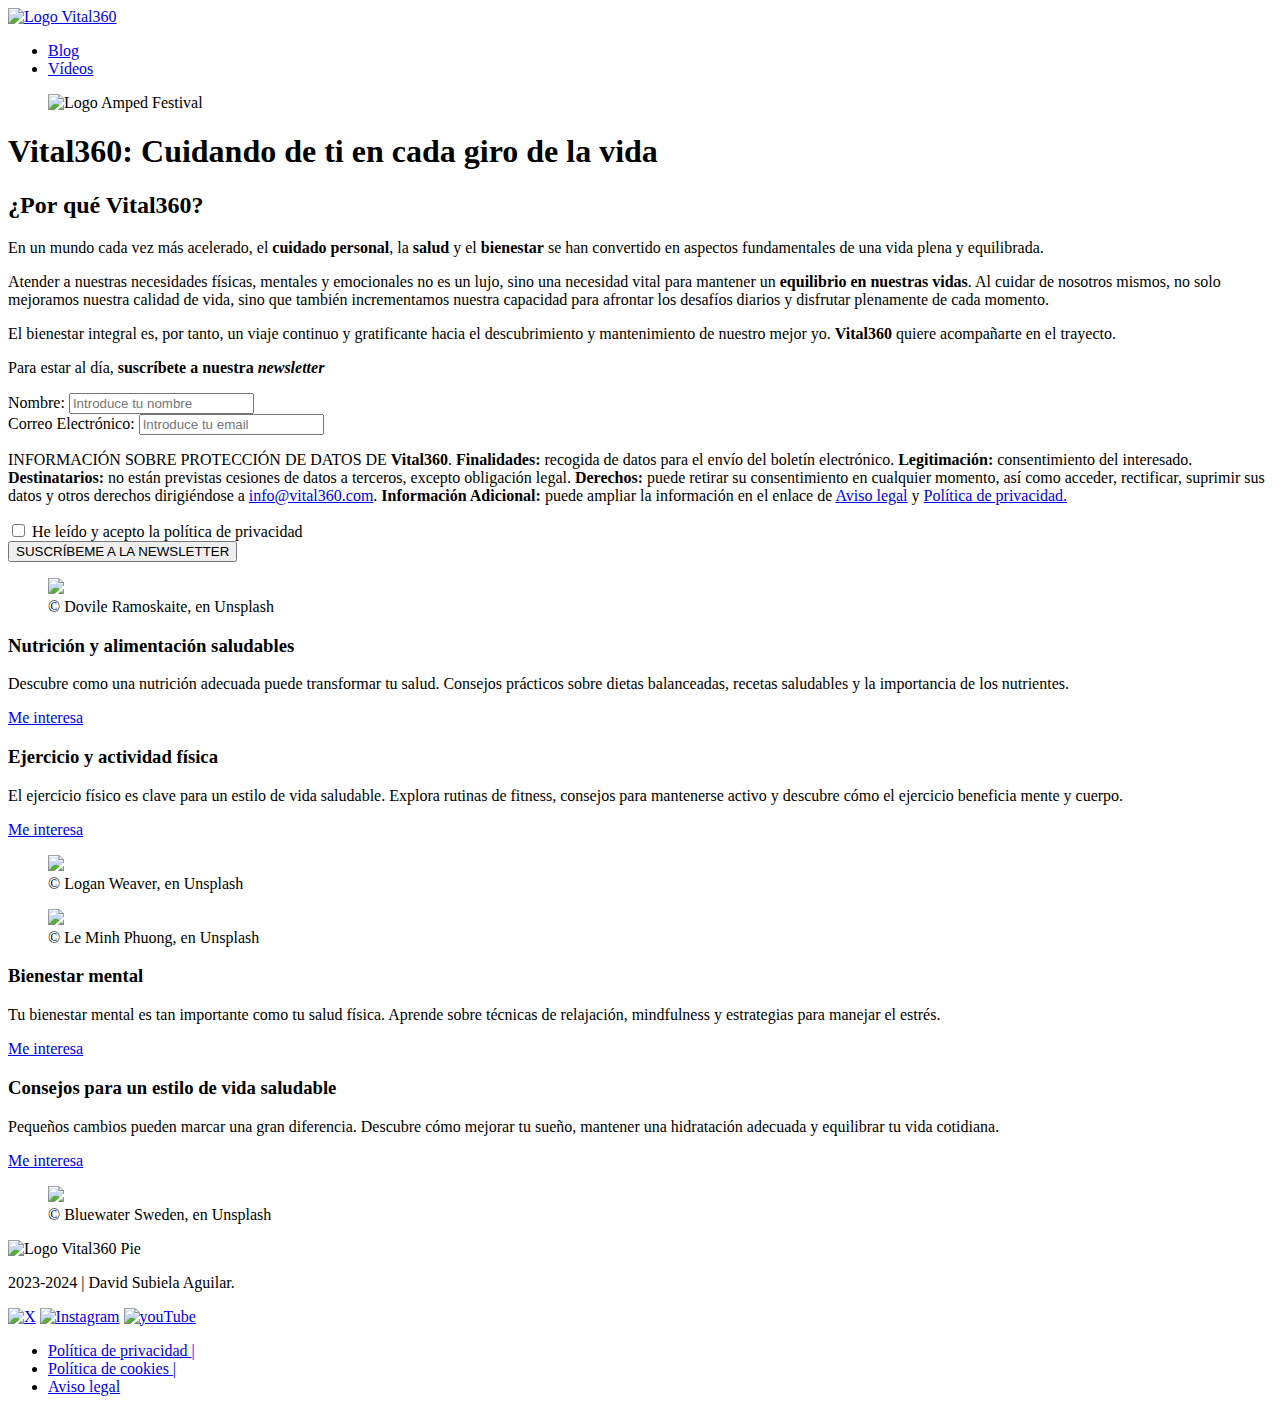
==== index.html @ 1b20cae5 "Update and rename README.md to index.html" ====
<!DOCTYPE html>
<html lang="es">

<head>
    <meta charset="UTF-8">
    <meta name="viewport" content="width=device-width, initial-scale=1.0">
    <title>Vital 360</title>
    <meta name="description"
        content="Prototip d'un lloc web sobre cura personal, salut i benestar. Aquest prototip mostrarà quins seran els continguts principals del lloc, el sistema de navegació, així com el disseny que tindrà el lloc web un cop finalitzat.">
    <link rel="stylesheet" href="/css/estilos.css">
    <link rel="shortcut icon" href="/img/favicon.png" type="image/x-icon">
    <link rel="preconnect" href="https://fonts.googleapis.com">
    <link rel="preconnect" href="https://fonts.gstatic.com" crossorigin>
    <link href="https://fonts.googleapis.com/css2?family=Lato:wght@400;700;900&display=swap" rel="stylesheet">
    <link rel="preconnect" href="https://fonts.googleapis.com">
    <link rel="preconnect" href="https://fonts.gstatic.com" crossorigin>
    <link href="https://fonts.googleapis.com/css2?family=Noto+Serif:wght@600&display=swap" rel="stylesheet">
</head>

<body>
    <main>
        <header>
            <nav class="encab-vital">
                <div>
                    <a href="/index.html"><img src="/img/logoVital360.svg" alt="Logo Vital360"></a>
                </div>
                <ul class="encab-vital-lista">
                    <li class="encab-vital-lista-first"><a target="_blank" href="/blog.html">Blog</a></li>
                    <li><a target="_blank" href="/videos.html">Vídeos</a></li>
                </ul>
            </nav>
            <section class="imagen-fondo">
                <figure>
                    <img src="/img/hero-image-home.jpg" alt="Logo Amped Festival">
                </figure>
                <h1 class="texto-imagen-fondo">Vital360: Cuidando de ti en cada giro de la vida</h1>
            </section>
        </header>
        <article class="contenido-global-uno">
            <section class="contenido-vital-form">
                <div class="vital-why">
                    <h2>
                        ¿Por qué Vital360?
                    </h2>
                    <p>En un mundo cada vez más acelerado, el <strong>cuidado personal</strong>, la
                        <strong>salud</strong> y el <strong>bienestar</strong> se han convertido en aspectos
                        fundamentales de una vida plena y equilibrada.
                    </p>
                    <p>Atender a nuestras necesidades físicas, mentales y emocionales no es un lujo,
                        sino una necesidad vital para mantener un <strong>equilibrio en nuestras vidas</strong>. Al
                        cuidar de nosotros mismos, no solo mejoramos nuestra calidad de vida, sino
                        que también incrementamos nuestra capacidad para afrontar los desafíos
                        diarios y disfrutar plenamente de cada momento.
                    </p>
                    <p>El bienestar integral es, por tanto, un viaje continuo y gratificante hacia el
                        descubrimiento y mantenimiento de nuestro mejor yo. <strong>Vital360</strong> quiere
                        acompañarte en el trayecto.
                    </p>
                </div>
                <div class="vital-form">
                    <p class="vital-form-firstp">Para estar al día, <strong>suscríbete a nuestra <i
                                lang="en">newsletter</i></strong></p>
                    <div class="vital-form-name">
                        <label for="nombre">Nombre: </label>
                        <input id="nombre" name="name" type="text" placeholder="Introduce tu nombre"
                            pattern="[a-zA-ZàáâäãåąčćęèéêëėįìíîïłńòóôöõøùúûüųūÿýżźñçčšžÀÁÂÄÃÅĄĆČĖĘÈÉÊËÌÍÎÏĮŁŃÒÓÔÖÕØÙÚÛÜŲŪŸÝŻŹÑßÇŒÆČŠŽ∂ð ,.'-]{3,64}"
                            minlength="3" maxlength="64" required>
                    </div>
                    <div class="vital-form-name">
                        <label for="correo">Correo Electrónico:</label>
                        <input id="correo" name="name" type="email" placeholder="Introduce tu email" required>
                    </div>
                    <div>
                        <p class="vital-form-secondp">
                            INFORMACIÓN SOBRE PROTECCIÓN DE DATOS DE <strong>Vital360</strong>.
                            <strong>Finalidades:</strong> recogida de datos para el envío del boletín electrónico.
                            <strong>Legitimación:</strong> consentimiento del interesado.
                            <strong>Destinatarios:</strong>
                            no están previstas cesiones de datos a terceros, excepto obligación legal.
                            <strong>Derechos:</strong> puede retirar su consentimiento en cualquier
                            momento, así como acceder, rectificar, suprimir sus datos y otros derechos dirigiéndose a <a
                                href="mailto:info@vital360.com">info@vital360.com</a>. <strong>Información
                                Adicional:</strong> puede ampliar la información en el enlace de <a target="_blank"
                                href="#">Aviso legal</a> y <a href="#">Política de privacidad.</a>
                        </p>
                        <input type="checkbox" name="subscribe" id="subscribe" required>
                        <label class="vital-form-secondp-suscrib" for="subscribe">He leído y acepto la política de
                            privacidad</label>
                    </div>
                    <button class="submit">SUSCRÍBEME A LA NEWSLETTER</button>
                </div>
            </section>
        </article>
        <article class="contenido-global-dos">
            <section class="contenido-vital-image">
                <div class="grid-container">
                    <div class="nutricion-alimentacion">
                        <figure class="imag-rota-texto primera">
                            <img src="/img/home-bloc1.jpg">
                            <figcaption>© Dovile Ramoskaite, en Unsplash</figcaption>
                        </figure>
                    </div>
                    <div class="nutricion-alimentacion-text">
                        <h3>Nutrición y alimentación saludables</h3>
                        <p>Descubre como una nutrición adecuada puede transformar tu salud. Consejos
                            prácticos sobre dietas balanceadas, recetas saludables y la importancia de los
                            nutrientes.</p>
                        <a href="#" class="submit">Me interesa</a>
                    </div>
                </div>
                <div class="grid-container-izq">
                    <div class="nutricion-alimentacion-text izq">
                        <h3>Ejercicio y actividad física</h3>
                        <p>El ejercicio físico es clave para un estilo de vida saludable. Explora rutinas de
                            fitness, consejos para mantenerse activo y descubre cómo el ejercicio beneficia
                            mente y cuerpo.</p>
                        <a href="#" class="submit">Me interesa</a>
                    </div>
                    <div class="nutricion-alimentacion">
                        <figure class="imag-rota-texto-der segunda">
                            <img src="/img/home-bloc2.jpg">
                            <figcaption>© Logan Weaver, en Unsplash</figcaption>
                        </figure>
                    </div>
                </div>
                <div class="grid-container">
                    <div class="nutricion-alimentacion">
                        <figure class="imag-rota-texto tercera">
                            <img src="/img/home-bloc3.jpg">
                            <figcaption>© Le Minh Phuong, en Unsplash</figcaption>
                        </figure>
                    </div>
                    <div class="nutricion-alimentacion-text">
                        <h3>Bienestar mental</h3>
                        <p>Tu bienestar mental es tan importante como tu salud física. Aprende sobre
                            técnicas de relajación, mindfulness y estrategias para manejar el estrés.
                        </p>
                        <a href="#" class="submit">Me interesa</a>
                    </div>
                </div>
                <div class="grid-container-izq">
                    <div class="nutricion-alimentacion-text izq">
                        <h3>Consejos para un estilo de vida saludable</h3>
                        <p>Pequeños cambios pueden marcar una gran diferencia. Descubre cómo
                            mejorar tu sueño, mantener una hidratación adecuada y equilibrar tu vida
                            cotidiana.</p>
                        <a href="#" class="submit">Me interesa</a>
                    </div>
                    <div class="nutricion-alimentacion">
                        <figure class="imag-rota-texto-der cuarta">
                            <img src="/img/home-bloc4.jpg">
                            <figcaption>© Bluewater Sweden, en Unsplash</figcaption>
                        </figure>
                    </div>
                </div>
            </section>
        </article>
    </main>
    <footer id="footer">
        <div class="footer-logo">
            <img src="/img/logoVital360-n.svg" alt="Logo Vital360 Pie">
            <p>2023-2024 | David Subiela Aguilar.</p>
        </div>
        <div class="footer-redes">
            <a href="#"><img src="/img/twitter.svg" alt="X"></a>
            <a href="#"><img src="/img/instagram.svg" alt="Instagram"></a>
            <a href="#"><img src="/img/youtube.svg" alt="youTube"></a>
            <ul class="footer-lista">
                <li><a href="#">Política de privacidad <span class="barra-inactive">|</span></a></li>
                <li><a href="#">Política de cookies <span class="barra-inactive">|</span></a></li>
                <li><a href="#">Aviso legal</a></li>
            </ul>
        </div>

    </footer>
</body>

</html>
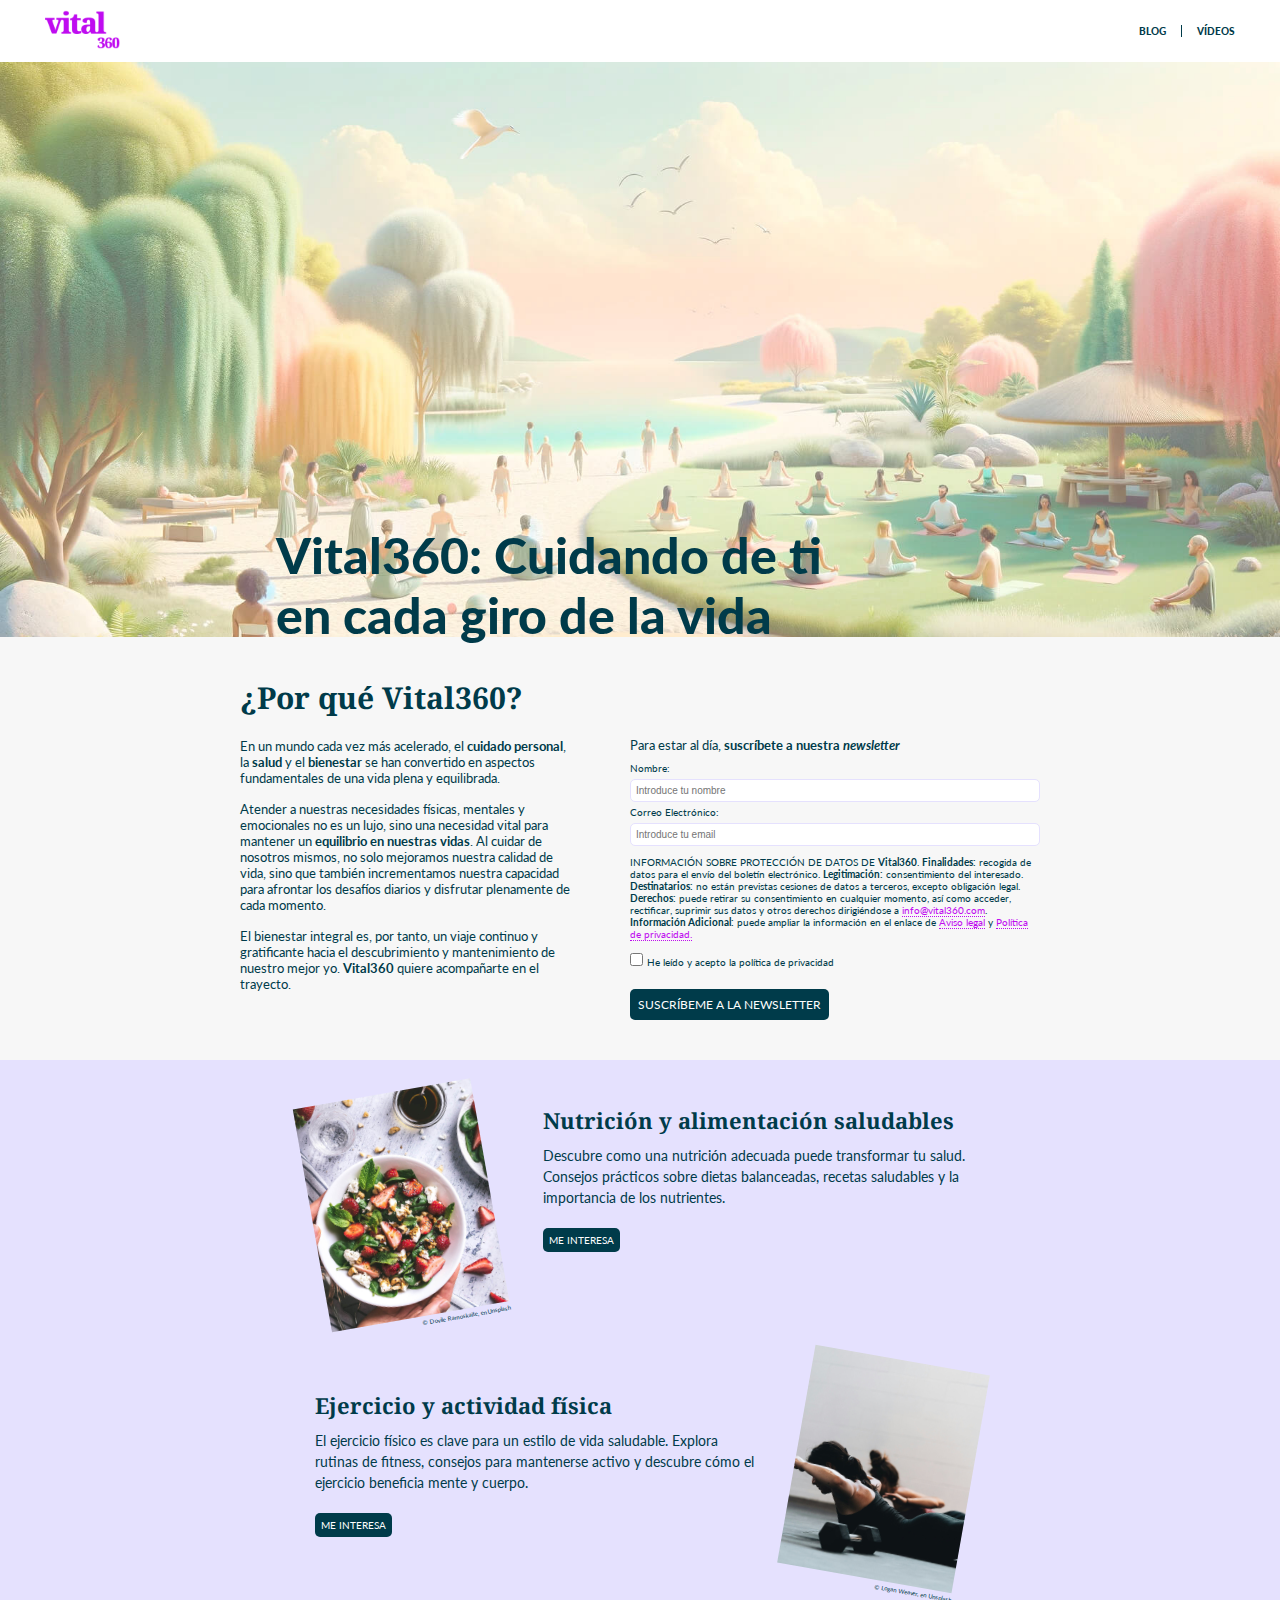
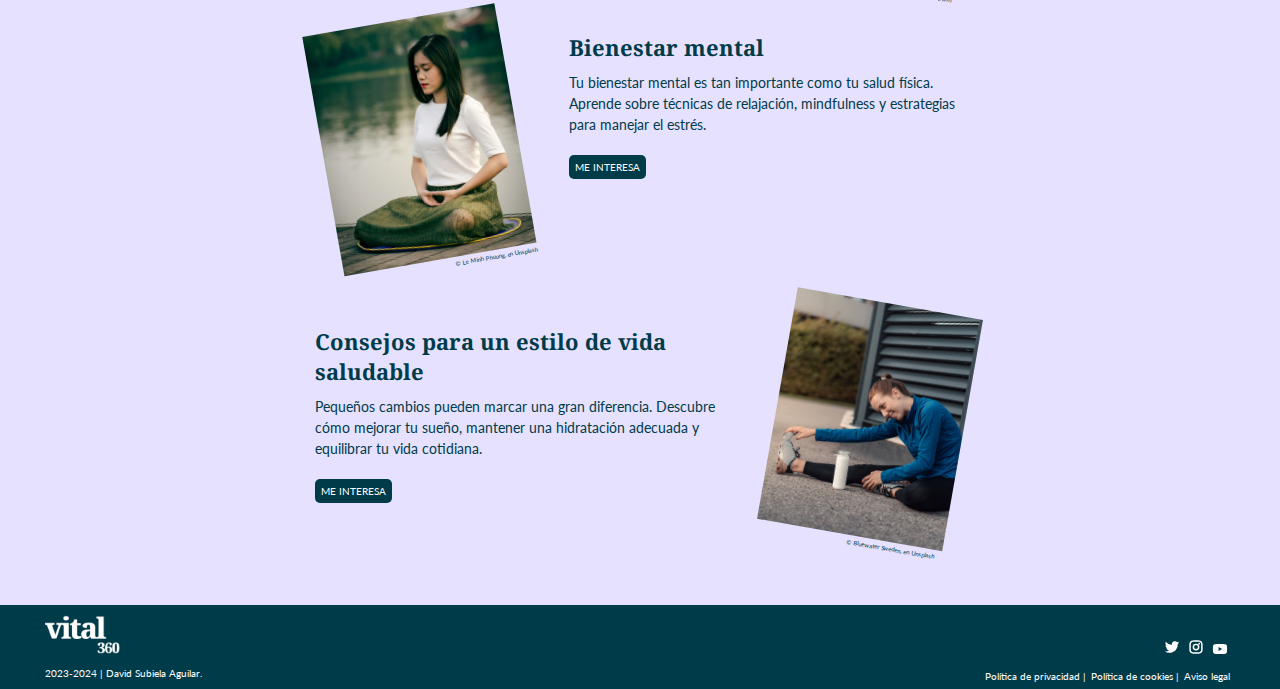
==== commit ba756727: "Update index.html" ====
--- a/index.html
+++ b/index.html
@@ -7,8 +7,8 @@
     <title>Vital 360</title>
     <meta name="description"
         content="Prototip d'un lloc web sobre cura personal, salut i benestar. Aquest prototip mostrarà quins seran els continguts principals del lloc, el sistema de navegació, així com el disseny que tindrà el lloc web un cop finalitzat.">
-    <link rel="stylesheet" href="/css/estilos.css">
-    <link rel="shortcut icon" href="/img/favicon.png" type="image/x-icon">
+    <link rel="stylesheet" href="css/estilos.css">
+    <link rel="shortcut icon" href="img/favicon.png" type="image/x-icon">
     <link rel="preconnect" href="https://fonts.googleapis.com">
     <link rel="preconnect" href="https://fonts.gstatic.com" crossorigin>
     <link href="https://fonts.googleapis.com/css2?family=Lato:wght@400;700;900&display=swap" rel="stylesheet">
@@ -22,16 +22,16 @@
         <header>
             <nav class="encab-vital">
                 <div>
-                    <a href="/index.html"><img src="/img/logoVital360.svg" alt="Logo Vital360"></a>
+                    <a href="index.html"><img src="img/logoVital360.svg" alt="Logo Vital360"></a>
                 </div>
                 <ul class="encab-vital-lista">
-                    <li class="encab-vital-lista-first"><a target="_blank" href="/blog.html">Blog</a></li>
-                    <li><a target="_blank" href="/videos.html">Vídeos</a></li>
+                    <li class="encab-vital-lista-first"><a target="_blank" href="blog.html">Blog</a></li>
+                    <li><a target="_blank" href="videos.html">Vídeos</a></li>
                 </ul>
             </nav>
             <section class="imagen-fondo">
                 <figure>
-                    <img src="/img/hero-image-home.jpg" alt="Logo Amped Festival">
+                    <img src="img/hero-image-home.jpg" alt="Logo Amped Festival">
                 </figure>
                 <h1 class="texto-imagen-fondo">Vital360: Cuidando de ti en cada giro de la vida</h1>
             </section>
@@ -96,7 +96,7 @@
                 <div class="grid-container">
                     <div class="nutricion-alimentacion">
                         <figure class="imag-rota-texto primera">
-                            <img src="/img/home-bloc1.jpg">
+                            <img src="img/home-bloc1.jpg">
                             <figcaption>© Dovile Ramoskaite, en Unsplash</figcaption>
                         </figure>
                     </div>
@@ -118,7 +118,7 @@
                     </div>
                     <div class="nutricion-alimentacion">
                         <figure class="imag-rota-texto-der segunda">
-                            <img src="/img/home-bloc2.jpg">
+                            <img src="img/home-bloc2.jpg">
                             <figcaption>© Logan Weaver, en Unsplash</figcaption>
                         </figure>
                     </div>
@@ -126,7 +126,7 @@
                 <div class="grid-container">
                     <div class="nutricion-alimentacion">
                         <figure class="imag-rota-texto tercera">
-                            <img src="/img/home-bloc3.jpg">
+                            <img src="img/home-bloc3.jpg">
                             <figcaption>© Le Minh Phuong, en Unsplash</figcaption>
                         </figure>
                     </div>
@@ -148,7 +148,7 @@
                     </div>
                     <div class="nutricion-alimentacion">
                         <figure class="imag-rota-texto-der cuarta">
-                            <img src="/img/home-bloc4.jpg">
+                            <img src="img/home-bloc4.jpg">
                             <figcaption>© Bluewater Sweden, en Unsplash</figcaption>
                         </figure>
                     </div>
@@ -158,13 +158,13 @@
     </main>
     <footer id="footer">
         <div class="footer-logo">
-            <img src="/img/logoVital360-n.svg" alt="Logo Vital360 Pie">
+            <img src="img/logoVital360-n.svg" alt="Logo Vital360 Pie">
             <p>2023-2024 | David Subiela Aguilar.</p>
         </div>
         <div class="footer-redes">
-            <a href="#"><img src="/img/twitter.svg" alt="X"></a>
-            <a href="#"><img src="/img/instagram.svg" alt="Instagram"></a>
-            <a href="#"><img src="/img/youtube.svg" alt="youTube"></a>
+            <a href="#"><img src="img/twitter.svg" alt="X"></a>
+            <a href="#"><img src="img/instagram.svg" alt="Instagram"></a>
+            <a href="#"><img src="img/youtube.svg" alt="youTube"></a>
             <ul class="footer-lista">
                 <li><a href="#">Política de privacidad <span class="barra-inactive">|</span></a></li>
                 <li><a href="#">Política de cookies <span class="barra-inactive">|</span></a></li>
--- a/css/estilos.css
+++ b/css/estilos.css
@@ -0,0 +1,1426 @@
+* {
+  margin: 0;
+  padding: 0;
+  box-sizing: border-box;
+}
+
+html,
+body {
+  height: 100%;
+  font-family: "Noto Serif", serif;
+  font-family: "Lato", sans-serif;
+  color: var(--texto-footer);
+}
+
+:root {
+  --texto-footer: rgb(0, 59, 74);
+  --white: rgb(255, 255, 255);
+  --hover-enlaces: rgb(191, 12, 240);
+  --hover-enlaces-claro: rgb(229, 225, 254);
+  --fondo-body: rgb(247, 247, 247);
+  --textos: rgb(158, 157, 171);
+}
+
+a {
+  text-decoration: none;
+  color: var(--texto-footer);
+}
+a:hover {
+  color: var(--hover-enlaces);
+}
+ul {
+  list-style: none;
+}
+h2,
+h3,
+p {
+  color: var(--texto-footer);
+}
+
+/* ENCABEZADO ---------------------------------------*/
+
+.encab-vital {
+  display: flex;
+  align-items: center;
+  justify-content: space-between;
+}
+.encab-vital-lista {
+  display: flex;
+  gap: 15px;
+  margin-right: 45px;
+}
+.encab-vital-lista-first {
+  border-right: 1px solid var(--texto-footer);
+  padding-right: 15px;
+}
+
+.encab-vital img {
+  width: 75px;
+  margin-left: 45px;
+  margin-top: 10px;
+  margin-bottom: 10px;
+}
+
+.encab-vital-lista li {
+  font-size: 10px;
+  font-weight: 900;
+  text-transform: uppercase;
+}
+
+/*********************************
+************* INDEX **************
+**********************************/
+
+/* ENCABEZADO -- IMAGEN ---------------------------------------*/
+
+.imagen-fondo {
+  height: 575px;
+  overflow: hidden;
+  background-color: var(--fondo-body);
+}
+.imagen-fondo img {
+  max-width: 100%;
+  height: auto;
+}
+
+.texto-imagen-fondo {
+  position: absolute;
+  top: 65%;
+  left: 45%;
+  transform: translate(-50%, -50%);
+  font-weight: 900;
+  font-size: 50px;
+  max-width: 600px;
+}
+
+/* PORQUE VITAL360 ---------------------------------------*/
+.contenido-global-uno {
+  background-color: var(--fondo-body);
+}
+.contenido-global-dos {
+  background-color: var(--hover-enlaces-claro);
+  padding-bottom: 45px;
+  padding-top: 45px;
+}
+.contenido-vital-form {
+  display: flex;
+  width: 800px;
+  margin: 0 auto;
+}
+
+.vital-why {
+  padding-top: 40px;
+}
+.vital-why h2 {
+  padding-bottom: 20px;
+  font-family: "Noto Serif", serif;
+  font-size: 30px;
+}
+.vital-why p {
+  font-size: 13px;
+  padding-bottom: 15px;
+}
+
+/* PORQUE VITAL360 -- FORM: ---------------------------------------*/
+.vital-form {
+  padding-top: 100px;
+  padding-left: 55px;
+}
+.vital-form-firstp {
+  font-size: 13px;
+  padding-bottom: 5px;
+}
+
+.vital-form-name {
+  display: flex;
+  flex-direction: column;
+}
+.vital-form-name label {
+  font-size: 9.5px;
+  padding-bottom: 5px;
+  padding-top: 5px;
+}
+
+input#nombre,
+input#correo {
+  border: 1px solid var(--hover-enlaces-claro);
+  padding: 5px;
+  border-radius: 5px;
+  font-size: 10px;
+  color: var(--textos);
+}
+
+.vital-form-secondp {
+  padding-top: 10px;
+  padding-bottom: 10px;
+  font-size: 10px;
+}
+.vital-form-secondp-suscrib {
+  font-size: 9.5px;
+}
+
+.vital-form-secondp a {
+  color: var(--hover-enlaces);
+  border-bottom-style: dotted;
+  border-bottom-width: 1px;
+  border-bottom-color: var(--hover-enlaces);
+}
+.vital-form-secondp a:hover {
+  color: var(--texto-footer);
+  border-bottom-style: dotted;
+  border-bottom-width: 1px;
+  border-bottom-color: var(--texto-footer);
+}
+
+button.submit {
+  margin-top: 20px;
+  margin-bottom: 40px;
+  color: var(--white);
+  background-color: var(--texto-footer);
+  font-family: "Lato", sans-serif;
+  padding: 8px;
+  border-radius: 5px;
+  border: none;
+  font-size: 12px;
+  cursor: pointer;
+}
+button.submit:hover {
+  background-color: var(--hover-enlaces);
+}
+
+/* SECCIÓN IMAGENES: ---------------------------------------*/
+
+/* / - GENERAL - / */
+.contenido-global-dos {
+  display: flex;
+  justify-content: center;
+}
+.contenido-vital-image {
+  display: grid;
+  grid-template-columns: 1fr;
+  grid-auto-rows: minmax(auto, max-content);
+  gap: 30px;
+}
+.grid-container,
+.grid-container-izq {
+  display: flex;
+  gap: 50px;
+  max-width: 800px;
+}
+.grid-container-izq {
+  margin-left: 150px;
+  align-items: center;
+}
+
+/* / - ESPECIFICA - / */
+
+.primera img,
+.segunda img,
+.tercera img,
+.cuarta img {
+  width: 55%;
+}
+figcaption {
+  font-size: 6px;
+}
+.imag-rota-texto {
+  transform: rotate(-10deg);
+  text-align: right;
+}
+.imag-rota-texto-der {
+  transform: rotate(10deg);
+}
+.segunda figcaption {
+  padding-left: 100px;
+}
+.cuarta figcaption {
+  padding-left: 92px;
+}
+
+.nutricion-alimentacion-text h3 {
+  font-family: "Noto Serif", serif;
+  padding-bottom: 10px;
+  font-size: 22px;
+}
+.nutricion-alimentacion-text p {
+  font-size: 14px;
+  line-height: 1.5;
+  padding-bottom: 20px;
+  width: 104%;
+}
+.nutricion-alimentacion-text.izq {
+  padding-bottom: 70px;
+}
+
+a.submit {
+  color: var(--white);
+  background-color: var(--texto-footer);
+  font-family: "Lato", sans-serif;
+  padding: 6px;
+  border-radius: 5px;
+  border: none;
+  font-size: 10px;
+  text-transform: uppercase;
+  position: absolute;
+}
+
+a.submit:hover {
+  background-color: var(--hover-enlaces);
+}
+
+/*********************************
+************** BLOG **************
+**********************************/
+
+.contenido-blog-titulo {
+  background-color: var(--fondo-body);
+  padding-top: 25px;
+  padding-bottom: 25px;
+  padding-left: 50px;
+}
+.contenido-global-blog {
+  background-color: var(--fondo-body);
+  display: grid;
+  grid-template-columns: repeat(4, 1fr);
+  gap: 50px;
+  padding-bottom: 50px;
+  padding-left: 50px;
+  padding-right: 50px;
+}
+.contenido-blog-imgs {
+  background-color: var(--white);
+  padding-bottom: 10px;
+}
+.contenido-blog-imgs:first-child {
+  grid-column: span 2;
+  grid-row: span 2;
+}
+.contenido-blog-imgs:nth-child(2),
+.contenido-blog-imgs:nth-child(3) {
+  grid-row: span 2;
+}
+
+.articulo-categoria-enlace {
+  background-color: var(--texto-footer);
+  color: var(--white);
+  font-size: 12px;
+  padding: 7px;
+  position: absolute;
+  margin: 10px;
+  z-index: 1;
+}
+
+.contenido-blog-imgs figure {
+  position: relative;
+}
+.articulo-blog-enlace {
+  position: absolute;
+  bottom: 0;
+  right: 0;
+  background-color: rgba(255, 255, 255, 0.7);
+  padding: 2px;
+  font-size: 8px;
+  margin-right: 5px;
+  margin-bottom: 35px;
+}
+.articulo-blog-enlace-rest {
+  position: absolute;
+  bottom: 0;
+  right: 0;
+  background-color: rgba(255, 255, 255, 0.7);
+  padding: 2px;
+  font-size: 8px;
+  margin-right: 5px;
+  margin-bottom: 35px;
+}
+
+.contenido-blog-imgs figcaption {
+  font-size: 12px;
+  color: var(--textos);
+  font-weight: 600;
+  padding-left: 10px;
+  padding-top: 10px;
+}
+
+.blog-leer-mas-enlace {
+  font-size: 16px;
+  font-weight: 600;
+  padding-bottom: 5px;
+  font-family: "Noto Serif", serif;
+}
+
+.contenido-blog-leer-mas {
+  padding-left: 10px;
+}
+.contenido-blog-leer-mas p {
+  font-family: "Lato", sans-serif;
+  font-size: 13px;
+  padding-top: 5px;
+  padding-bottom: 15px;
+}
+
+.leer-mas {
+  font-size: 12px;
+  color: var(--hover-enlaces);
+  border-bottom-style: dotted;
+  border-bottom-width: 1px;
+  border-bottom-color: var(--hover-enlaces);
+}
+
+.leer-mas:hover {
+  color: var(--texto-footer);
+  border-bottom-color: var(--texto-footer);
+}
+
+.contenido-blog-numeros {
+  text-align: center;
+  padding-bottom: 85px;
+  background-color: var(--fondo-body);
+}
+.contenido-blog-numeros-active {
+  background-color: var(--hover-enlaces);
+  border: 1px solid var(--hover-enlaces);
+  color: var(--white);
+  padding: 5px;
+  font-size: 12px;
+}
+.contenido-blog-numeros-active:hover {
+  color: var(--white);
+}
+.contenido-blog-numeros-inactive {
+  background-color: var(--white);
+  border: 1px solid var(--texto-footer);
+  padding: 5px;
+  font-size: 12px;
+}
+.contenido-blog-numeros-inactive:hover {
+  background-color: var(--hover-enlaces);
+  border: 1px solid var(--hover-enlaces);
+  color: var(--white);
+}
+
+/************************************
+************** ENTRADA **************
+*************************************/
+/* PRIMER PARAGRAFO */
+.contenido-global-entrada {
+  background-color: var(--fondo-body);
+  padding-bottom: 80px;
+  padding-top: 35px;
+  display: grid;
+  grid-template-columns: repeat(2, 1fr);
+  justify-items: center;
+  gap: 50px;
+  padding-left: 200px;
+}
+
+.contenido-enlaces-blog {
+  color: var(--texto-footer);
+  font-size: 12px;
+  background-color: var(--fondo-body);
+  padding-left: 200px;
+  padding-top: 40px;
+}
+.active {
+  font-weight: 600;
+}
+
+#estrategias {
+  background-color: var(--white);
+  display: flex;
+  flex-direction: column;
+  max-width: 600px;
+  padding: 20px;
+}
+
+figure.estrategias-primera-escritor {
+  background-color: var(--hover-enlaces-claro);
+}
+
+figure img {
+  width: 100%;
+}
+.estrategias-primera figcaption {
+  font-size: 31px;
+  font-weight: 600;
+  text-align: center;
+  font-family: "Noto Serif", serif;
+}
+
+.estrategias-primera-first {
+  font-size: 10px;
+  padding: 11px;
+  color: var(--textos);
+  font-weight: 600;
+  background-color: var(--hover-enlaces-claro);
+}
+.estrategias-primera-escritor a {
+  font-weight: 600;
+}
+
+.estrategias-primera-parag {
+  font-size: 20px;
+  padding-top: 40px;
+}
+
+h3 {
+  font-family: "Noto Serif", serif;
+  font-size: 25px;
+  padding-bottom: 15px;
+}
+
+.estrategias-segunda a,
+.estrategias-cuarta a {
+  color: var(--hover-enlaces);
+  border-bottom-style: dotted;
+  border-bottom-width: 1px;
+  border-bottom-color: var(--hover-enlaces);
+}
+.estrategias-segunda a:hover,
+.estrategias-cuarta a:hover {
+  color: var(--texto-footer);
+  border-bottom-style: dotted;
+  border-bottom-width: 1px;
+  border-bottom-color: var(--texto-footer);
+}
+
+/* SEGUNDO PARAGRAFO */
+.estrategias-segunda h3 {
+  padding-top: 40px;
+}
+.estrategias-segunda p {
+  font-size: 16px;
+  padding-bottom: 20px;
+}
+
+/* TERCER PARAGRAFO */
+.estrategias-tercera ol {
+  padding-left: 15px;
+  font-size: 15px;
+}
+.estrategias-tercera li {
+  padding-bottom: 15px;
+}
+
+/* CUARTO/QUINTO/SEXTO/SEPTIMO/OCTAVO PARAGRAFO */
+.estrategias-cuarta p {
+  padding-bottom: 20px;
+  font-size: 15px;
+}
+.estrategias-cuarta-list {
+  list-style: disc;
+  padding-left: 15px;
+}
+
+.estrategias-cuarta-list li {
+  padding-bottom: 15px;
+}
+
+.estrategias-sexta-borde {
+  margin: 20px 40px;
+  border-left: 2px solid var(--hover-enlaces);
+  padding-left: 20px;
+  display: inline-block;
+  font-size: 20px;
+}
+
+.estrategias-sexta-dra {
+  font-size: 12px;
+  font-style: italic;
+}
+
+/* ARTICULOS RECIENTES */
+.articulo-reciente {
+  display: flex;
+  flex-direction: column;
+}
+.articulo-reciente h2 {
+  padding-bottom: 20px;
+}
+
+.articulo-categoria {
+  background-color: var(--white);
+  margin-bottom: 30px;
+  max-width: 47%;
+}
+.articulo-categoria p {
+  background-color: var(--white);
+  font-size: 12px;
+  color: var(--textos);
+  font-weight: 600;
+  padding-bottom: 16px;
+  padding-left: 10px;
+}
+
+.articulo-categoria-enlace {
+  background-color: var(--texto-footer);
+  color: var(--white);
+  font-size: 12px;
+  padding: 7px;
+  position: absolute;
+  margin: 10px;
+}
+.articulo-categoria-enlace:hover {
+  background-color: var(--hover-enlaces);
+  color: var(--white);
+}
+
+.articulo-categoria figcaption {
+  font-size: 16px;
+  font-weight: 600;
+  padding-bottom: 5px;
+  font-family: "Noto Serif", serif;
+  padding-left: 10px;
+}
+
+/* CATEGORIA */
+.categorias-enlace {
+  display: flex;
+  gap: 10px;
+  flex-wrap: wrap;
+  max-width: 50%;
+}
+
+.articulo-reciente-categoria {
+  border: 1px solid var(--texto-footer);
+  background-color: var(--white);
+  font-size: 13px;
+  padding: 3px;
+}
+.articulo-reciente-categoria:hover {
+  background-color: var(--hover-enlaces);
+  color: var(--white);
+  border: 1px solid var(--hover-enlaces);
+}
+
+/************************************
+************** VIDEOS ***************
+*************************************/
+
+.contenido-global-video {
+  background-color: var(--fondo-body);
+  padding-bottom: 80px;
+  padding-top: 35px;
+}
+
+.video-gallery-container {
+  display: grid;
+  grid-template-columns: repeat(3, 1fr);
+  gap: 30px;
+  max-width: 100%;
+  overflow-x: hidden;
+  padding: 0 85px;
+  justify-items: center;
+}
+
+.video-gallery {
+  width: 100%;
+  position: relative;
+  background-color: var(--white);
+  padding-bottom: 20px;
+}
+
+.video-gallery iframe {
+  width: 100%;
+  /* height: 100%; */
+  height: 210px;
+}
+
+.video-gallery figcaption {
+  margin: 10px;
+  font-size: 17px;
+  font-weight: 600;
+  font-family: "Noto Serif", serif;
+}
+
+.title-section-video {
+  font-family: "Noto Serif", serif;
+  padding-bottom: 20px;
+  font-size: 30px;
+  padding-left: 85px;
+}
+
+.video-gallery p {
+  margin: 10px;
+  font-size: 13px;
+}
+
+/************************************
+************** FOOTER ***************
+*************************************/
+#footer {
+  display: flex;
+  align-items: center;
+  justify-content: space-between;
+  background-color: var(--texto-footer);
+}
+
+.footer-logo img {
+  width: 75px;
+  margin-left: 45px;
+  margin-top: 10px;
+  margin-bottom: 10px;
+}
+#footer p {
+  color: var(--white);
+  font-size: 10px;
+  margin-left: 45px;
+  margin-bottom: 10px;
+}
+#footer a {
+  color: var(--white);
+}
+#footer a:hover {
+  color: var(--hover-enlaces-claro);
+}
+
+.footer-redes {
+  text-align: right;
+  margin-right: 50px;
+  padding-top: 25px;
+}
+.footer-redes img {
+  width: 20px;
+  padding-bottom: 10px;
+}
+.footer-redes img:hover {
+  opacity: 0.7;
+}
+
+ul.footer-lista {
+  display: flex;
+  gap: 5px;
+  font-size: 10px;
+}
+
+/************************************
+************ RESPONSIVE *************
+*************************************/
+
+/* -------->>>><<<<------- */
+/* ---->>>> INDEX <<<<---- */
+/* -------->>>><<<<------- */
+@media screen and (max-width: 992px) {
+  .texto-imagen-fondo {
+    transform: translate(-40%, -50%);
+    font-size: 40px;
+    min-width: 100%;
+  }
+}
+@media screen and (max-width: 970px) {
+  .texto-imagen-fondo {
+    top: 55%;
+  }
+}
+@media screen and (max-width: 930px) {
+  .segunda figcaption {
+    padding-left: 90px;
+  }
+}
+@media screen and (max-width: 917px) {
+  .texto-imagen-fondo {
+    font-size: 35px;
+  }
+  .imagen-fondo {
+    height: 465px;
+  }
+  .cuarta figcaption {
+    padding-left: 86px;
+  }
+}
+
+@media screen and (max-width: 885px) {
+  .segunda figcaption,
+  .cuarta figcaption {
+    padding-left: 78px;
+  }
+}
+@media screen and (max-width: 830px) {
+  .texto-imagen-fondo {
+    top: 45%;
+    font-size: 35px;
+  }
+  .segunda figcaption,
+  .cuarta figcaption {
+    padding-left: 65px;
+  }
+}
+
+@media screen and (max-width: 817px) {
+  .contenido-vital-form {
+    width: 750px;
+    flex-direction: column;
+  }
+  .vital-form {
+    padding-top: 0px;
+    padding-left: 0px;
+  }
+}
+
+@media screen and (max-width: 800px) {
+  .texto-imagen-fondo {
+    transform: translate(-43%, -50%);
+    font-size: 28px;
+  }
+  .grid-container,
+  .grid-container-izq {
+    max-width: 650px;
+  }
+}
+
+@media screen and (max-width: 775px) {
+  .contenido-vital-form {
+    width: 700px;
+  }
+}
+@media screen and (max-width: 730px) {
+  .imagen-fondo {
+    height: 405px;
+  }
+  .contenido-vital-form {
+    width: 645px;
+  }
+  .vital-form {
+    width: 500px;
+  }
+}
+
+@media screen and (max-width: 680px) {
+  .texto-imagen-fondo {
+    top: 40%;
+  }
+  .contenido-global-dos {
+    justify-content: flex-start;
+  }
+  .contenido-vital-form {
+    width: 600px;
+  }
+  .vital-why {
+    padding-top: 10px;
+  }
+  .vital-form {
+    width: 400px;
+  }
+
+  .grid-container-izq {
+    margin-left: 25px;
+    margin-top: 25px;
+  }
+  .segunda figcaption {
+    padding-left: 45px;
+  }
+  .cuarta figcaption {
+    padding-left: 40px;
+  }
+}
+
+@media screen and (max-width: 650px) {
+  .grid-container,
+  .grid-container-izq {
+    max-width: 600px;
+  }
+  .imag-rota-texto {
+    margin-left: -95px;
+  }
+  .segunda img,
+  .cuarta img {
+    width: 75%;
+  }
+  .segunda figcaption,
+  .cuarta figcaption {
+    padding-left: 100px;
+  }
+}
+
+@media screen and (max-width: 620px) {
+  .imagen-fondo {
+    height: 355px;
+  }
+  .contenido-vital-form {
+    width: 555px;
+  }
+  .imag-rota-texto {
+    margin-left: -245px;
+  }
+  .nutricion-alimentacion-text p {
+    font-size: 12px;
+    width: 90%;
+  }
+  .nutricion-alimentacion-text h3 {
+    font-size: 15px;
+  }
+  .primera img,
+  .tercera img {
+    width: 33%;
+  }
+  .segunda img,
+  .cuarta img {
+    width: 60%;
+  }
+  .segunda figcaption,
+  .cuarta figcaption {
+    padding-left: 69px;
+  }
+  .vital-why h2 {
+    font-size: 22px;
+  }
+  .vital-why p {
+    font-size: 12px;
+  }
+  .vital-form-firstp {
+    font-size: 12px;
+  }
+}
+
+@media screen and (max-width: 576px) {
+  .encab-vital img {
+    width: 65px;
+  }
+  .texto-imagen-fondo {
+    top: 30%;
+  }
+  .imagen-fondo {
+    height: 325px;
+  }
+  .contenido-vital-form {
+    width: 520px;
+  }
+  .vital-form {
+    width: 375px;
+  }
+  .imag-rota-texto {
+    margin-left: -305px;
+  }
+  .nutricion-alimentacion-text p {
+    width: 100%;
+  }
+  .grid-container,
+  .grid-container-izq {
+    gap: 40px;
+  }
+  .grid-container-izq {
+    margin-bottom: 25px;
+  }
+  .imag-rota-texto-der {
+    margin-right: -105px;
+  }
+  .segunda img,
+  .cuarta img {
+    width: 55%;
+  }
+  .segunda figcaption,
+  .cuarta figcaption {
+    padding-left: 94px;
+  }
+  .nutricion-alimentacion-text.izq p {
+    width: 110%;
+  }
+  ::-webkit-scrollbar {
+    display: none;
+  }
+
+  /* ---->>>> FOOTER <<<<---- */
+  #footer {
+    flex-direction: column;
+    align-items: center;
+    justify-content: center;
+  }
+  #footer p {
+    margin-left: 0px;
+  }
+  .footer-logo {
+    text-align: center;
+  }
+  .footer-logo img {
+    width: 65px;
+    margin-top: 25px;
+    margin-left: 0px;
+  }
+  .footer-redes {
+    text-align: center;
+    padding-left: 0px;
+    margin-right: 0px;
+    padding-top: 0px;
+  }
+  ul.footer-lista {
+    flex-direction: column;
+  }
+  ul.footer-lista:last-child {
+    padding-bottom: 40px;
+  }
+  .barra-inactive {
+    display: none;
+  }
+}
+
+@media screen and (max-width: 522px) {
+  .imagen-fondo {
+    height: 300px;
+  }
+  .contenido-vital-form {
+    width: 485px;
+  }
+  .imag-rota-texto {
+    margin-left: -280px;
+  }
+}
+
+@media screen and (max-width: 501px) {
+  .segunda figcaption,
+  .cuarta figcaption {
+    padding-left: 79px;
+  }
+  .imag-rota-texto-der {
+    margin-right: 0px;
+  }
+  .segunda img,
+  .cuarta img {
+    width: 70%;
+  }
+  .segunda figcaption,
+  .cuarta figcaption {
+    padding-left: 63px;
+  }
+}
+
+@media screen and (max-width: 480px) {
+  .texto-imagen-fondo {
+    top: 20%;
+    min-width: 75%;
+    left: 35%;
+  }
+  .imagen-fondo {
+    height: 275px;
+  }
+  .contenido-vital-form {
+    width: 440px;
+  }
+  .segunda figcaption,
+  .cuarta figcaption {
+    padding-left: 55px;
+  }
+}
+
+@media screen and (max-width: 440px) {
+  .imagen-fondo {
+    height: 255px;
+  }
+  .contenido-vital-form {
+    width: 400px;
+  }
+  .texto-imagen-fondo {
+    min-width: 65%;
+  }
+  .imag-rota-texto {
+    margin-left: -240px;
+  }
+  .segunda figcaption,
+  .cuarta figcaption {
+    padding-left: 42px;
+  }
+  .imag-rota-texto-der {
+    transform: rotate(8deg);
+  }
+  .imag-rota-texto {
+    transform: rotate(-8deg);
+  }
+  .nutricion-alimentacion-text p {
+    width: 90%;
+  }
+}
+
+@media screen and (max-width: 420px) {
+  .segunda figcaption,
+  .cuarta figcaption {
+    padding-left: 36px;
+  }
+}
+
+@media screen and (max-width: 400px) {
+  .imagen-fondo {
+    height: 230px;
+  }
+  .contenido-vital-form {
+    width: 365px;
+  }
+  .grid-container {
+    flex-direction: column;
+  }
+  .grid-container-izq {
+    flex-direction: column-reverse;
+  }
+  .imag-rota-texto {
+    transform: rotate(0deg);
+    margin-left: 0px;
+    text-align: center;
+  }
+  .imag-rota-texto-der {
+    transform: rotate(0deg);
+  }
+  .primera img,
+  .tercera img {
+    width: 90%;
+  }
+  .segunda img,
+  .cuarta img {
+    width: 95%;
+  }
+  figure.imag-rota-texto.primera figcaption,
+  figure.imag-rota-texto.tercera figcaption {
+    text-align: right;
+    padding-right: 20px;
+  }
+  .grid-container,
+  .grid-container-izq {
+    gap: 15px;
+  }
+  .nutricion-alimentacion-text h3 {
+    font-size: 20px;
+  }
+  .nutricion-alimentacion-text {
+    padding-left: 20px;
+  }
+  .segunda figcaption,
+  .cuarta figcaption {
+    text-align: right;
+    padding-right: 20px;
+  }
+  .nutricion-alimentacion-text.izq {
+    padding-bottom: 0px;
+    padding-left: 0px;
+  }
+  .nutricion-alimentacion-text.izq p {
+    width: 90%;
+  }
+  .vital-form {
+    width: 360px;
+  }
+}
+
+@media screen and (max-width: 360px) {
+  .contenido-vital-form,
+  .vital-form {
+    width: 325px;
+  }
+  .texto-imagen-fondo {
+    font-size: 25px;
+    top: 18%;
+  }
+  .imagen-fondo {
+    height: 215px;
+  }
+}
+
+/* -------->>>><<<<------- */
+/* ----->>>> BLOG <<<<---- */
+/* -------->>>><<<<------- */
+@media screen and (max-width: 1218px) {
+  .articulo-blog-enlace.seco {
+    margin-bottom: 50px;
+  }
+}
+
+@media screen and (max-width: 1059px) {
+  .articulo-blog-enlace-rest {
+    margin-bottom: 50px;
+  }
+}
+
+@media screen and (max-width: 800px) {
+  .articulo-categoria-enlace {
+    font-size: 11px;
+    margin: 8px;
+  }
+  .contenido-global-blog {
+    gap: 30px;
+    padding-left: 40px;
+    padding-right: 40px;
+  }
+}
+
+@media screen and (max-width: 715px) {
+  .articulo-blog-enlace-rest {
+    margin-bottom: 65px;
+  }
+}
+
+@media screen and (max-width: 675px) {
+  .contenido-global-blog {
+    grid-template-columns: repeat(2, 1fr);
+  }
+  .contenido-blog-imgs:first-child {
+    grid-column: span 1;
+    grid-row: span 1;
+  }
+  .articulo-blog-enlace.seco,
+  .articulo-blog-enlace-rest {
+    margin-bottom: 35px;
+  }
+  .contenido-blog-imgs:nth-child(2),
+  .contenido-blog-imgs:nth-child(3) {
+    grid-row: span 1;
+  }
+}
+
+@media screen and (max-width: 608px) {
+  .articulo-blog-enlace {
+    margin-bottom: 50px;
+  }
+  .articulo-blog-enlace-rest {
+    margin-bottom: 50px;
+  }
+  p.articulo-blog-enlace-rest.rest {
+    margin-bottom: 35px;
+  }
+  .contenido-blog-titulo {
+    padding-left: 40px;
+  }
+}
+
+@media screen and (max-width: 602px) {
+  p.articulo-blog-enlace.seco {
+    margin-bottom: 50px;
+  }
+}
+
+@media screen and (max-width: 569px) {
+  p.articulo-blog-enlace-rest.rest {
+    margin-bottom: 50px;
+  }
+}
+
+@media screen and (max-width: 400px) {
+  .contenido-global-blog {
+    grid-template-columns: repeat(1, 1fr);
+  }
+  .articulo-blog-enlace,
+  .articulo-blog-enlace-rest {
+    margin-bottom: 35px;
+  }
+  p.articulo-blog-enlace.seco {
+    margin-bottom: 35px;
+  }
+  p.articulo-blog-enlace-rest.rest {
+    margin-bottom: 35px;
+  }
+}
+
+/* -------->>>><<<<------- */
+/* --->>>> ENTRADA <<<<--- */
+/* -------->>>><<<<------- */
+
+@media screen and (max-width: 850px) {
+  .estrategias-primera figcaption {
+    font-size: 21px;
+  }
+  .estrategias-primera-escritor p {
+    padding: 10px;
+  }
+  .articulo-categoria figcaption {
+    font-size: 14px;
+    padding-left: 7px;
+  }
+  .articulo-categoria p {
+    font-size: 10px;
+    padding-left: 7px;
+  }
+  .articulo-categoria {
+    max-width: 65%;
+  }
+  .articulo-reciente h2 {
+    font-size: 21px;
+  }
+  .estrategias-primera-parag {
+    font-size: 15px;
+  }
+
+  .estrategias-segunda h3,
+  .estrategias-tercera h3,
+  .estrategias-cuarta h3,
+  .estrategias-sexta h3 {
+    font-size: 20px;
+  }
+  .estrategias-segunda p,
+  .estrategias-tercera ol,
+  .estrategias-cuarta p,
+  .estrategias-sexta p,
+  .estrategias-cuarta-list li {
+    font-size: 13px;
+  }
+  .estrategias-sexta-borde {
+    margin: 20px 20px;
+    font-size: 14px;
+  }
+  .estrategias-sexta-dra {
+    font-size: 10px;
+  }
+}
+
+@media screen and (max-width: 675px) {
+  .contenido-global-entrada {
+    grid-template-columns: repeat(1, 1fr);
+    padding-left: 0px;
+    padding-top: 25px;
+    gap: 35px;
+  }
+  .contenido-enlaces-blog {
+    padding-left: 30px;
+  }
+  .estrategias-primera figcaption {
+    text-align: left;
+    padding-left: 10px;
+    font-size: 30px;
+  }
+  .estrategias-primera-parag {
+    font-size: 18px;
+  }
+  .articulo-reciente h2 {
+    padding-left: 30px;
+  }
+  .articulo-reciente-section {
+    display: flex;
+    gap: 20px;
+    padding-left: 20px;
+    padding-right: 20px;
+  }
+  .categorias-enlace {
+    max-width: 60%;
+    padding-left: 30px;
+  }
+}
+
+@media screen and (max-width: 620px) {
+  #estrategias {
+    max-width: 530px;
+  }
+  .articulo-reciente-section {
+    padding-left: 30px;
+    padding-right: 30px;
+  }
+  .categorias-enlace {
+    max-width: 75%;
+  }
+}
+
+@media screen and (max-width: 540px) {
+  #estrategias {
+    max-width: 475px;
+  }
+}
+@media screen and (max-width: 480px) {
+  #estrategias {
+    max-width: 420px;
+  }
+}
+@media screen and (max-width: 425px) {
+  #estrategias {
+    max-width: 375px;
+  }
+  .articulo-reciente-section {
+    flex-direction: column;
+    gap: 0px;
+  }
+  .articulo-categoria {
+    max-width: 100%;
+  }
+  .categorias-enlace {
+    max-width: 100%;
+  }
+}
+
+/* -------->>>><<<<-------- */
+/* ---->>>> VIDEOS <<<<---- */
+/* -------->>>><<<<-------- */
+
+@media screen and (max-width: 1265px) {
+  .video-gallery iframe {
+    height: 180px;
+  }
+}
+@media screen and (max-width: 1145px) {
+  .video-gallery iframe {
+    height: 160px;
+  }
+}
+@media screen and (max-width: 1020px) {
+  .video-gallery iframe {
+    height: 140px;
+  }
+}
+@media screen and (max-width: 900px) {
+  .video-gallery iframe {
+    height: 120px;
+  }
+}
+@media screen and (max-width: 780px) {
+  .video-gallery iframe {
+    height: 100px;
+  }
+}
+
+@media screen and (max-width: 690px) {
+  .video-gallery-container {
+    grid-template-columns: repeat(2, 1fr);
+  }
+  .video-gallery iframe {
+    height: 130px;
+  }
+}
+
+@media screen and (max-width: 655px) {
+  .video-gallery iframe {
+    height: 120px;
+  }
+}
+@media screen and (max-width: 625px) {
+  .video-gallery iframe {
+    height: 110px;
+  }
+}
+@media screen and (max-width: 585px) {
+  .video-gallery iframe {
+    height: 100px;
+  }
+}
+@media screen and (max-width: 575px) {
+  .title-section-video {
+    font-size: 25px;
+    padding-left: 60px;
+  }
+  .video-gallery {
+    width: 120%;
+  }
+  .video-gallery-container {
+    gap: 50px;
+  }
+}
+
+@media screen and (max-width: 460px) {
+  .video-gallery-container {
+    padding: 0 40px;
+  }
+  .title-section-video {
+    padding-left: 20px;
+  }
+}
+
+@media screen and (max-width: 425px) {
+  .video-gallery-container {
+    grid-template-columns: repeat(1, 1fr);
+    max-width: 90%;
+    margin: 0 auto;
+  }
+  .video-gallery iframe {
+    height: 170px;
+  }
+  .title-section-video {
+    padding-left: 30px;
+    font-size: 23px;
+  }
+}
+
+@media screen and (max-width: 385px) {
+  .title-section-video {
+    font-size: 20px;
+  }
+}
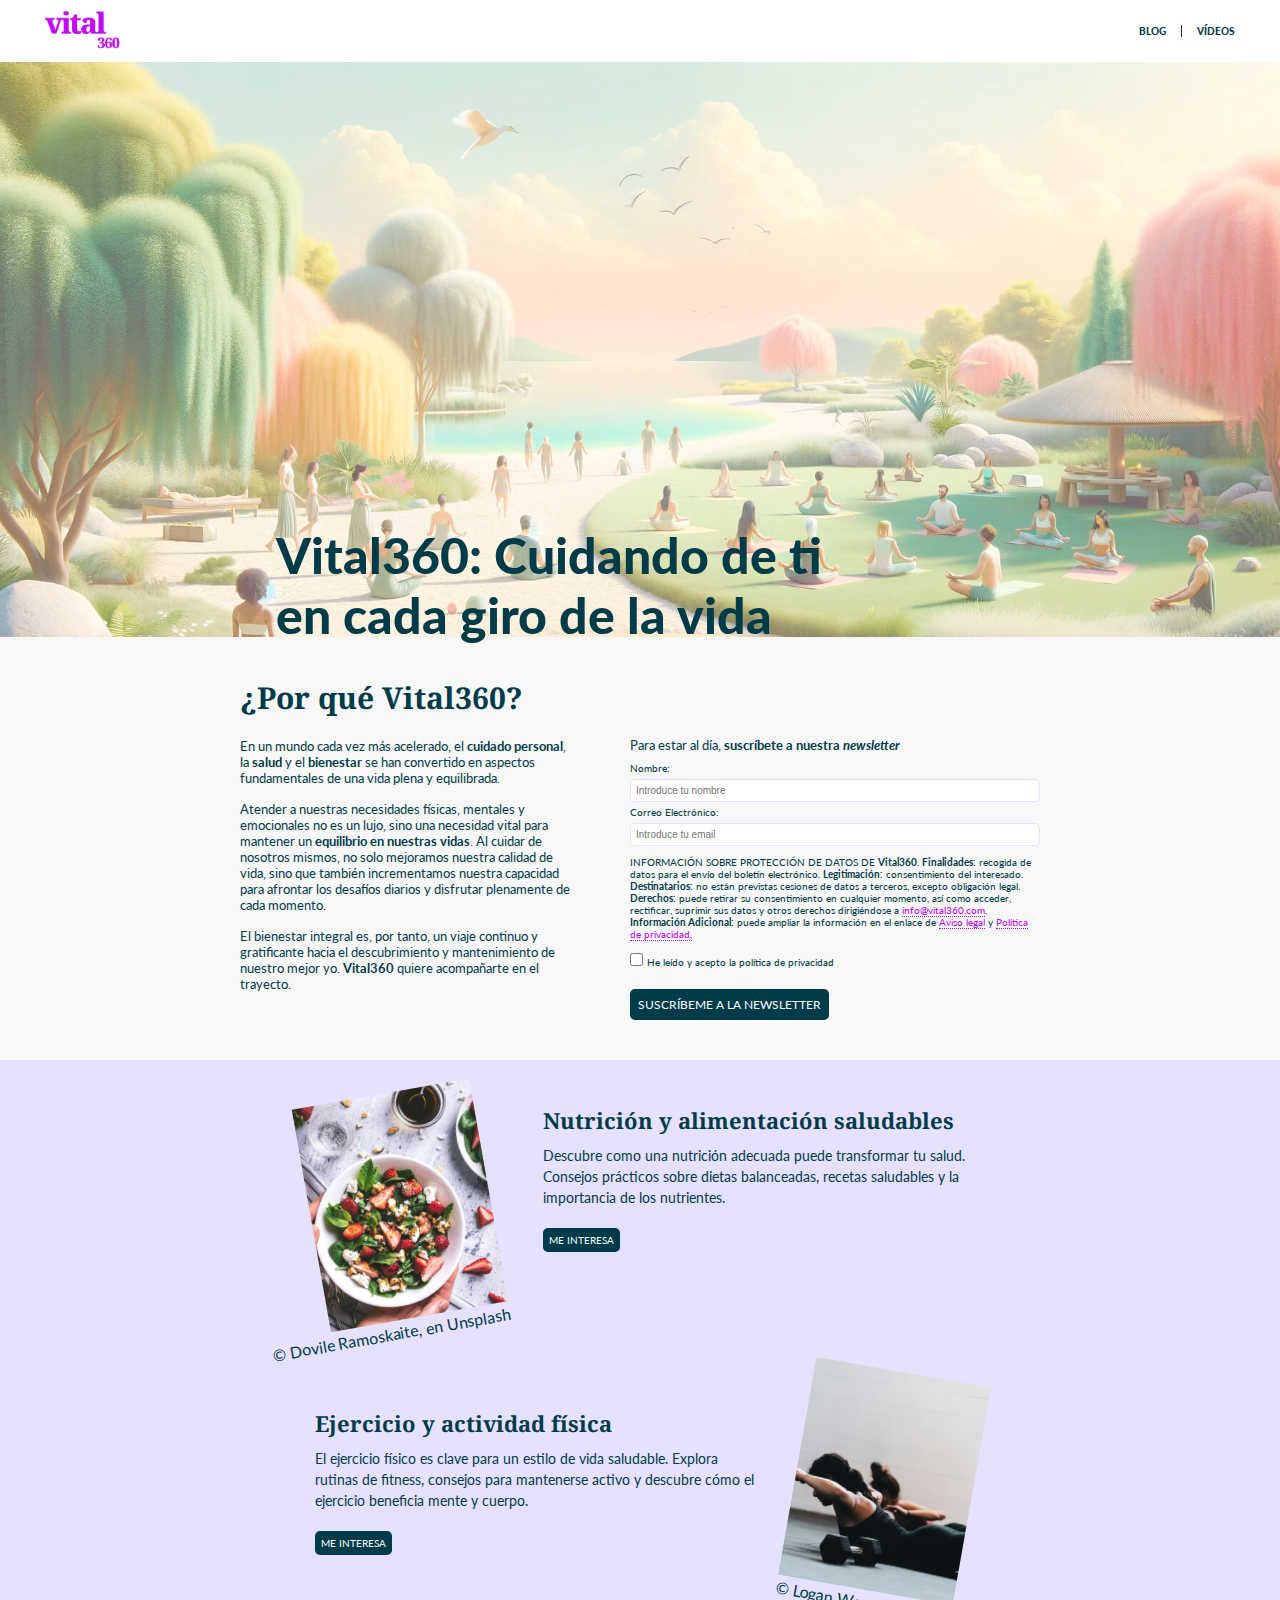
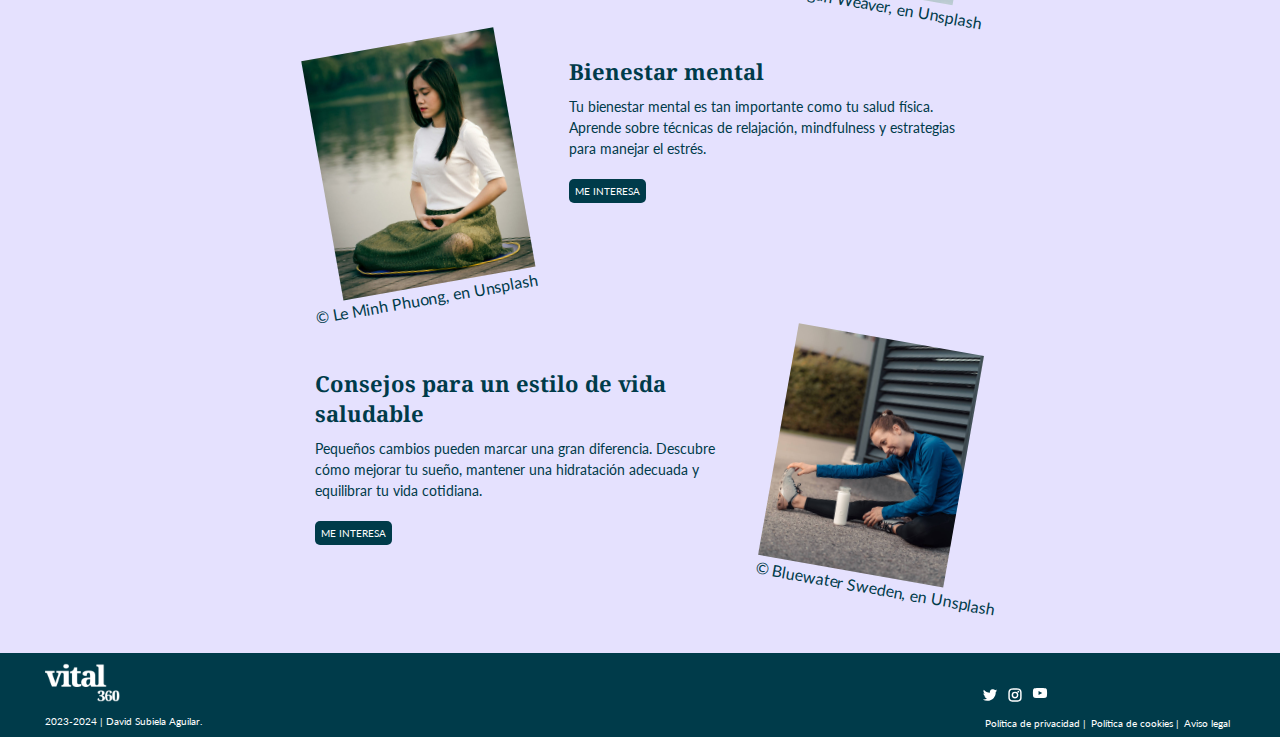
==== commit 8e0f603a: "Update index.html" ====
--- a/index.html
+++ b/index.html
@@ -30,9 +30,7 @@
                 </ul>
             </nav>
             <section class="imagen-fondo">
-                <figure>
-                    <img src="img/hero-image-home.jpg" alt="Logo Amped Festival">
-                </figure>
+                <img src="img/hero-image-home.jpg" alt="Logo Amped Festival">
                 <h1 class="texto-imagen-fondo">Vital360: Cuidando de ti en cada giro de la vida</h1>
             </section>
         </header>
@@ -93,12 +91,12 @@
         </article>
         <article class="contenido-global-dos">
             <section class="contenido-vital-image">
-                <div class="grid-container">
+                <article class="grid-container">
                     <div class="nutricion-alimentacion">
-                        <figure class="imag-rota-texto primera">
+                        <div class="imag-rota-texto primera">
                             <img src="img/home-bloc1.jpg">
-                            <figcaption>© Dovile Ramoskaite, en Unsplash</figcaption>
-                        </figure>
+                            <p class="figcaption-img">© Dovile Ramoskaite, en Unsplash</p>
+                        </div>
                     </div>
                     <div class="nutricion-alimentacion-text">
                         <h3>Nutrición y alimentación saludables</h3>
@@ -107,8 +105,8 @@
                             nutrientes.</p>
                         <a href="#" class="submit">Me interesa</a>
                     </div>
-                </div>
-                <div class="grid-container-izq">
+                </article>
+                <article class="grid-container-izq">
                     <div class="nutricion-alimentacion-text izq">
                         <h3>Ejercicio y actividad física</h3>
                         <p>El ejercicio físico es clave para un estilo de vida saludable. Explora rutinas de
@@ -117,18 +115,18 @@
                         <a href="#" class="submit">Me interesa</a>
                     </div>
                     <div class="nutricion-alimentacion">
-                        <figure class="imag-rota-texto-der segunda">
+                        <article class="imag-rota-texto-der segunda">
                             <img src="img/home-bloc2.jpg">
-                            <figcaption>© Logan Weaver, en Unsplash</figcaption>
-                        </figure>
+                            <p class="figcaption-img">© Logan Weaver, en Unsplash</p>
+                        </article>
                     </div>
-                </div>
-                <div class="grid-container">
+                </article>
+                <article class="grid-container">
                     <div class="nutricion-alimentacion">
-                        <figure class="imag-rota-texto tercera">
+                        <article class="imag-rota-texto tercera">
                             <img src="img/home-bloc3.jpg">
-                            <figcaption>© Le Minh Phuong, en Unsplash</figcaption>
-                        </figure>
+                            <p class="figcaption-img">© Le Minh Phuong, en Unsplash</p>
+                        </article>
                     </div>
                     <div class="nutricion-alimentacion-text">
                         <h3>Bienestar mental</h3>
@@ -137,8 +135,8 @@
                         </p>
                         <a href="#" class="submit">Me interesa</a>
                     </div>
-                </div>
-                <div class="grid-container-izq">
+                </article>
+                <article class="grid-container-izq">
                     <div class="nutricion-alimentacion-text izq">
                         <h3>Consejos para un estilo de vida saludable</h3>
                         <p>Pequeños cambios pueden marcar una gran diferencia. Descubre cómo
@@ -147,12 +145,12 @@
                         <a href="#" class="submit">Me interesa</a>
                     </div>
                     <div class="nutricion-alimentacion">
-                        <figure class="imag-rota-texto-der cuarta">
+                        <article class="imag-rota-texto-der cuarta">
                             <img src="img/home-bloc4.jpg">
-                            <figcaption>© Bluewater Sweden, en Unsplash</figcaption>
-                        </figure>
+                            <p class="figcaption-img">© Bluewater Sweden, en Unsplash</p>
+                        </article>
                     </div>
-                </div>
+                </article>
             </section>
         </article>
     </main>
@@ -162,9 +160,11 @@
             <p>2023-2024 | David Subiela Aguilar.</p>
         </div>
         <div class="footer-redes">
-            <a href="#"><img src="img/twitter.svg" alt="X"></a>
-            <a href="#"><img src="img/instagram.svg" alt="Instagram"></a>
-            <a href="#"><img src="img/youtube.svg" alt="youTube"></a>
+            <ul class="footer-lista">
+                <li><a href="#"><img src="img/twitter.svg" alt="X"></a></li>
+                <li><a href="#"><img src="img/instagram.svg" alt="Instagram"></a></li>
+                <li><a href="#"><img src="img/youtube.svg" alt="youTube"></li>
+            </ul>
             <ul class="footer-lista">
                 <li><a href="#">Política de privacidad <span class="barra-inactive">|</span></a></li>
                 <li><a href="#">Política de cookies <span class="barra-inactive">|</span></a></li>
--- a/css/estilos.css
+++ b/css/estilos.css
@@ -622,11 +622,12 @@
 
 .video-gallery iframe {
   width: 100%;
-  /* height: 100%; */
-  height: 210px;
-}
-
-.video-gallery figcaption {
+  height: auto;
+  aspect-ratio: 16/9;
+  border: 0;
+}
+
+.video-gallery h2 {
   margin: 10px;
   font-size: 17px;
   font-weight: 600;
@@ -702,16 +703,13 @@
 /* -------->>>><<<<------- */
 @media screen and (max-width: 992px) {
   .texto-imagen-fondo {
+    top: 40%;
     transform: translate(-40%, -50%);
     font-size: 40px;
     min-width: 100%;
   }
 }
-@media screen and (max-width: 970px) {
-  .texto-imagen-fondo {
-    top: 55%;
-  }
-}
+
 @media screen and (max-width: 930px) {
   .segunda figcaption {
     padding-left: 90px;
@@ -720,6 +718,7 @@
 @media screen and (max-width: 917px) {
   .texto-imagen-fondo {
     font-size: 35px;
+    top: 30%;
   }
   .imagen-fondo {
     height: 465px;
@@ -737,7 +736,6 @@
 }
 @media screen and (max-width: 830px) {
   .texto-imagen-fondo {
-    top: 45%;
     font-size: 35px;
   }
   .segunda figcaption,
@@ -787,7 +785,7 @@
 
 @media screen and (max-width: 680px) {
   .texto-imagen-fondo {
-    top: 40%;
+    top: 25%;
   }
   .contenido-global-dos {
     justify-content: flex-start;
@@ -876,9 +874,7 @@
   .encab-vital img {
     width: 65px;
   }
-  .texto-imagen-fondo {
-    top: 30%;
-  }
+
   .imagen-fondo {
     height: 325px;
   }
